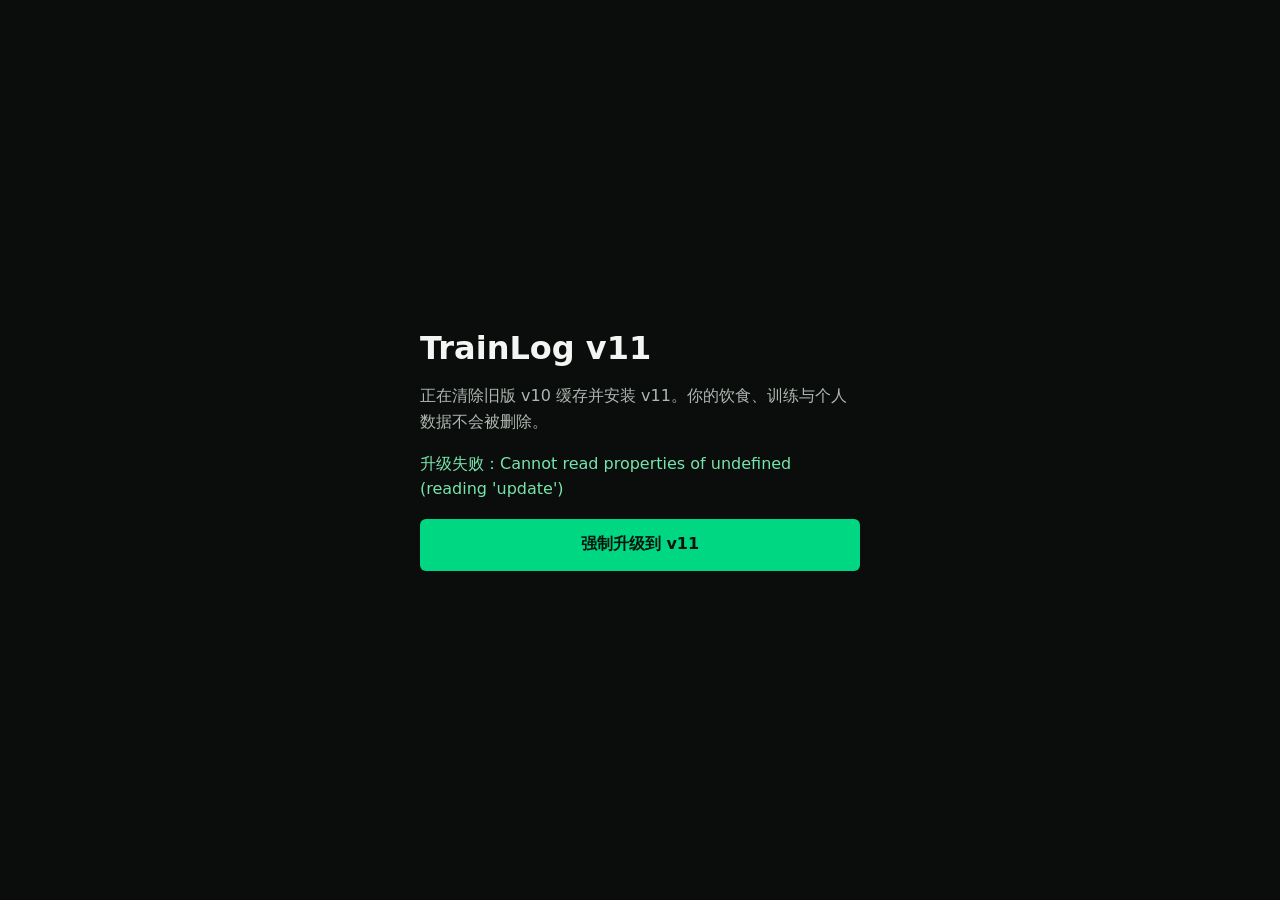
==== force-update-v11.html @ 64ac29db "Add one-time TrainLog v11 mobile cache upgrader" ====
<!doctype html>
<html lang="zh-CN">
  <head>
    <meta charset="utf-8" />
    <meta name="viewport" content="width=device-width, initial-scale=1" />
    <meta name="theme-color" content="#0b0d0c" />
    <title>TrainLog v11 升级</title>
    <style>
      * { box-sizing: border-box; }
      body {
        margin: 0;
        min-height: 100vh;
        display: grid;
        place-items: center;
        padding: 24px;
        background: #0b0d0c;
        color: #f2f5f1;
        font-family: system-ui, -apple-system, "Segoe UI", sans-serif;
      }
      main { width: min(100%, 440px); }
      h1 { margin: 0 0 12px; font-size: 2rem; }
      p { color: #aeb7b0; line-height: 1.6; }
      #status { min-height: 52px; color: #76e5ac; }
      button {
        width: 100%;
        min-height: 52px;
        border: 0;
        border-radius: 6px;
        background: #00d783;
        color: #07130d;
        font: inherit;
        font-weight: 800;
      }
      button:disabled { opacity: .55; }
    </style>
  </head>
  <body>
    <main>
      <h1>TrainLog v11</h1>
      <p>正在清除旧版 v10 缓存并安装 v11。你的饮食、训练与个人数据不会被删除。</p>
      <p id="status">准备升级...</p>
      <button id="upgradeButton" type="button">强制升级到 v11</button>
    </main>
    <script>
      const status = document.querySelector("#status");
      const button = document.querySelector("#upgradeButton");
      const pause = (ms) => new Promise((resolve) => setTimeout(resolve, ms));

      async function upgrade() {
        button.disabled = true;
        try {
          status.textContent = "正在移除 v10 Service Worker...";
          const registrations = await navigator.serviceWorker.getRegistrations();
          await Promise.all(registrations.map((registration) => registration.unregister()));

          status.textContent = "正在清除 TrainLog 旧缓存...";
          const cacheNames = await caches.keys();
          await Promise.all(
            cacheNames.filter((name) => name.startsWith("trainlog-")).map((name) => caches.delete(name))
          );

          status.textContent = "正在安装 TrainLog v11...";
          const registration = await navigator.serviceWorker.register(
            `./service-worker.js?v=11-force-${Date.now()}`,
            { scope: "./", updateViaCache: "none" }
          );
          await registration.update();
          registration.waiting?.postMessage({ type: "SKIP_WAITING" });
          await navigator.serviceWorker.ready;
          await pause(1800);

          status.textContent = "v11 已安装，正在打开 TrainLog...";
          location.replace(`./?v=11-force-${Date.now()}`);
        } catch (error) {
          status.textContent = `升级失败：${error.message || "请检查网络后重试"}`;
          button.disabled = false;
        }
      }

      button.addEventListener("click", upgrade);
      upgrade();
    </script>
  </body>
</html>
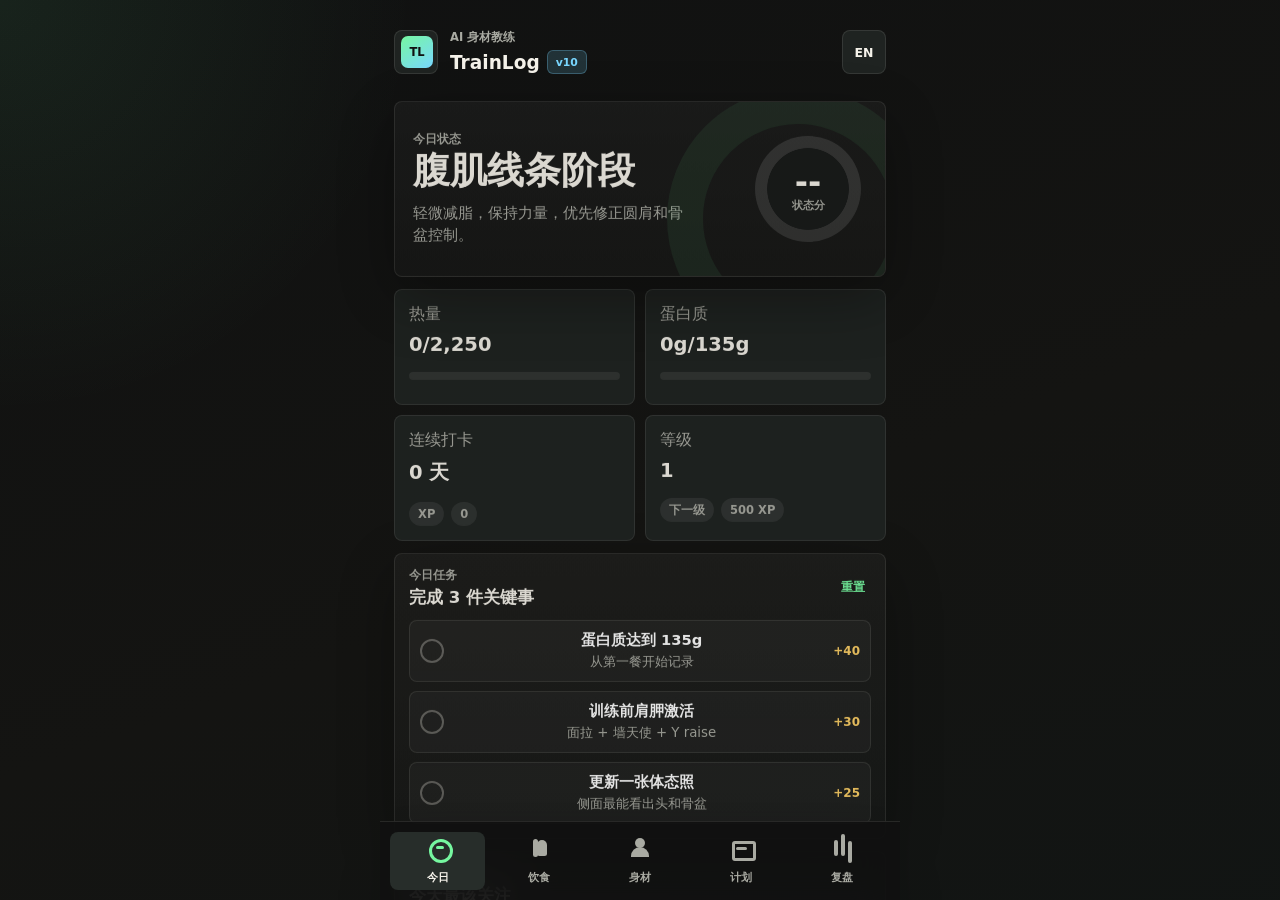
==== commit cf26a0ce: "Fix TrainLog v11 upgrader for Samsung browser" ====
--- a/force-update-v11.html
+++ b/force-update-v11.html
@@ -59,17 +59,8 @@
             cacheNames.filter((name) => name.startsWith("trainlog-")).map((name) => caches.delete(name))
           );
 
-          status.textContent = "正在安装 TrainLog v11...";
-          const registration = await navigator.serviceWorker.register(
-            `./service-worker.js?v=11-force-${Date.now()}`,
-            { scope: "./", updateViaCache: "none" }
-          );
-          await registration.update();
-          registration.waiting?.postMessage({ type: "SKIP_WAITING" });
-          await navigator.serviceWorker.ready;
-          await pause(1800);
-
-          status.textContent = "v11 已安装，正在打开 TrainLog...";
+          status.textContent = "旧缓存已清除，正在打开 TrainLog 并安装 v11...";
+          await pause(800);
           location.replace(`./?v=11-force-${Date.now()}`);
         } catch (error) {
           status.textContent = `升级失败：${error.message || "请检查网络后重试"}`;
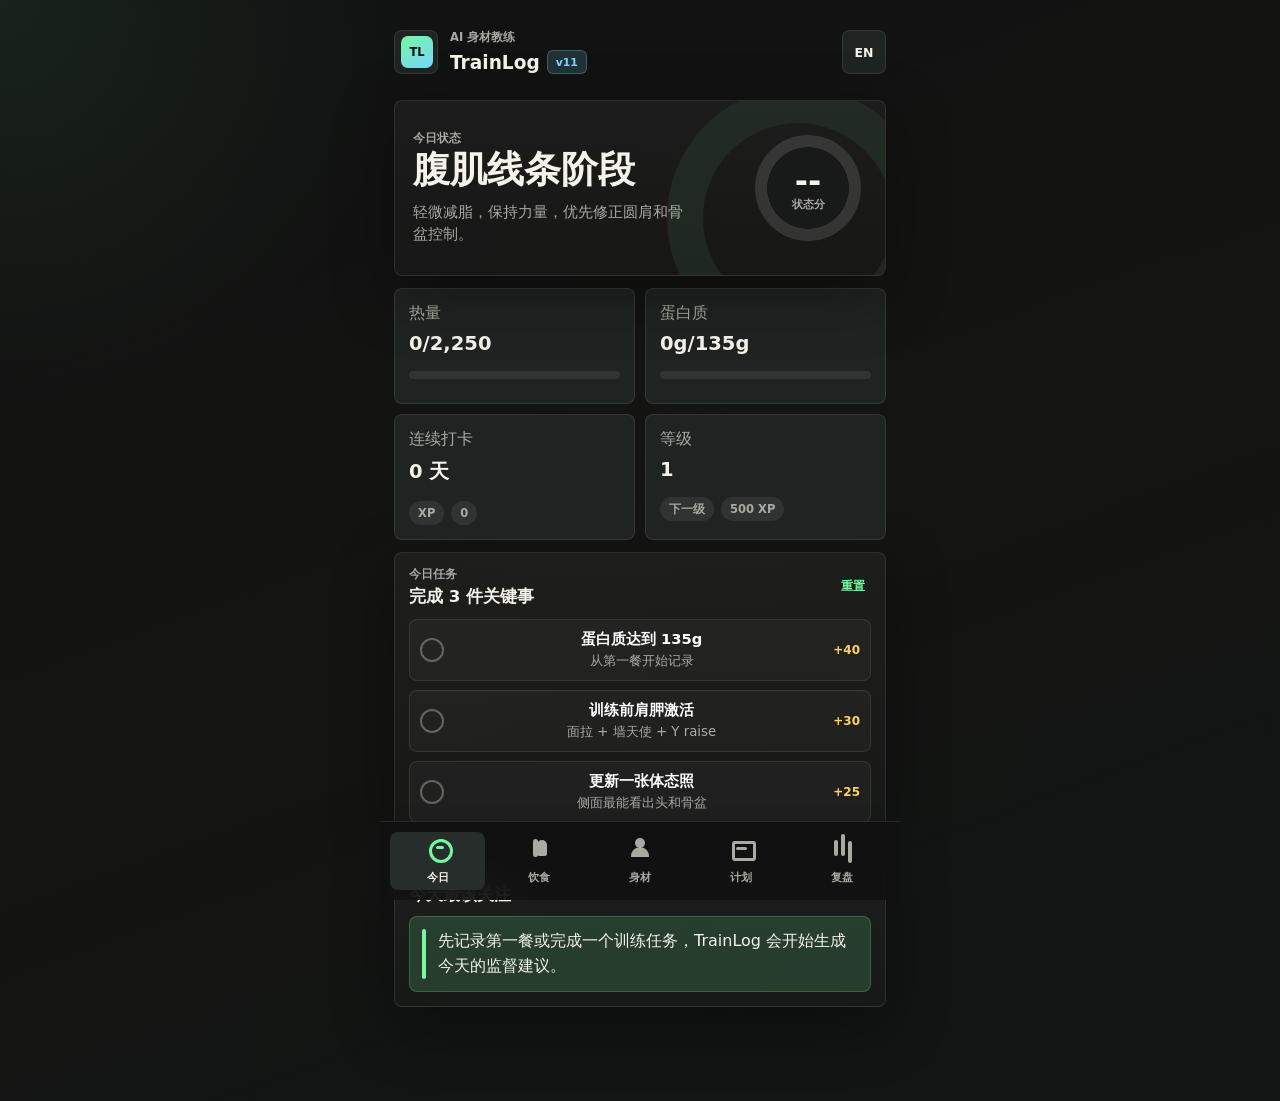
==== commit 4117373f: "Redirect TrainLog upgrader to independent v11 launcher" ====
--- a/force-update-v11.html
+++ b/force-update-v11.html
@@ -7,67 +7,43 @@
     <title>TrainLog v11 升级</title>
     <style>
       * { box-sizing: border-box; }
-      body {
-        margin: 0;
-        min-height: 100vh;
-        display: grid;
-        place-items: center;
-        padding: 24px;
-        background: #0b0d0c;
-        color: #f2f5f1;
-        font-family: system-ui, -apple-system, "Segoe UI", sans-serif;
-      }
+      body { margin: 0; min-height: 100vh; display: grid; place-items: center; padding: 24px; background: #0b0d0c; color: #f2f5f1; font-family: system-ui, -apple-system, "Segoe UI", sans-serif; }
       main { width: min(100%, 440px); }
       h1 { margin: 0 0 12px; font-size: 2rem; }
       p { color: #aeb7b0; line-height: 1.6; }
       #status { min-height: 52px; color: #76e5ac; }
-      button {
-        width: 100%;
-        min-height: 52px;
-        border: 0;
-        border-radius: 6px;
-        background: #00d783;
-        color: #07130d;
-        font: inherit;
-        font-weight: 800;
-      }
+      button { width: 100%; min-height: 52px; border: 0; border-radius: 6px; background: #00d783; color: #07130d; font: inherit; font-weight: 800; }
       button:disabled { opacity: .55; }
     </style>
   </head>
   <body>
     <main>
       <h1>TrainLog v11</h1>
-      <p>正在清除旧版 v10 缓存并安装 v11。你的饮食、训练与个人数据不会被删除。</p>
+      <p>正在清除旧版 v10 缓存并打开独立 v11。你的饮食、训练与个人数据不会被删除。</p>
       <p id="status">准备升级...</p>
-      <button id="upgradeButton" type="button">强制升级到 v11</button>
+      <button id="upgradeButton" type="button">强制打开 v11</button>
     </main>
     <script>
       const status = document.querySelector("#status");
       const button = document.querySelector("#upgradeButton");
       const pause = (ms) => new Promise((resolve) => setTimeout(resolve, ms));
-
       async function upgrade() {
         button.disabled = true;
         try {
           status.textContent = "正在移除 v10 Service Worker...";
           const registrations = await navigator.serviceWorker.getRegistrations();
           await Promise.all(registrations.map((registration) => registration.unregister()));
-
           status.textContent = "正在清除 TrainLog 旧缓存...";
           const cacheNames = await caches.keys();
-          await Promise.all(
-            cacheNames.filter((name) => name.startsWith("trainlog-")).map((name) => caches.delete(name))
-          );
-
-          status.textContent = "旧缓存已清除，正在打开 TrainLog 并安装 v11...";
+          await Promise.all(cacheNames.filter((name) => name.startsWith("trainlog-")).map((name) => caches.delete(name)));
+          status.textContent = "旧缓存已清除，正在打开独立 v11...";
           await pause(800);
-          location.replace(`./?v=11-force-${Date.now()}`);
+          location.replace(`./v11.html?v=11-force-${Date.now()}`);
         } catch (error) {
           status.textContent = `升级失败：${error.message || "请检查网络后重试"}`;
           button.disabled = false;
         }
       }
-
       button.addEventListener("click", upgrade);
       upgrade();
     </script>
